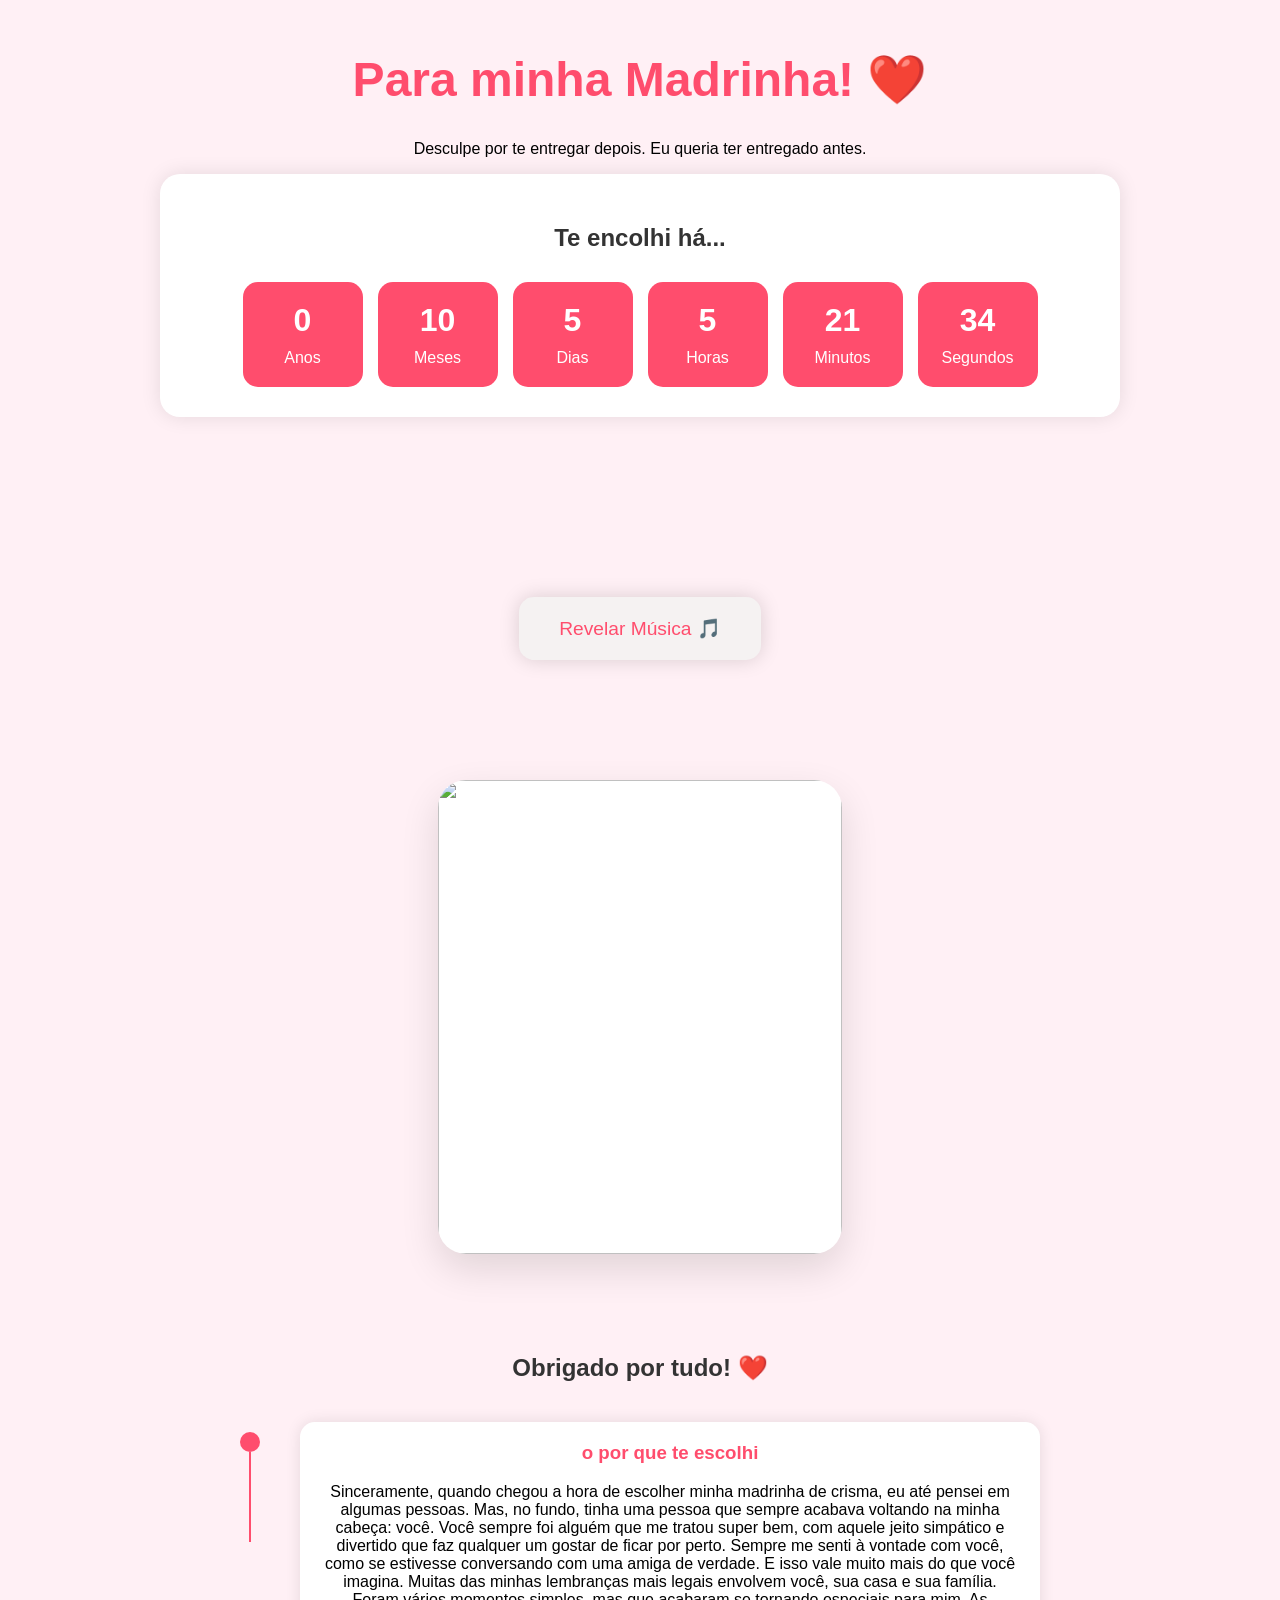
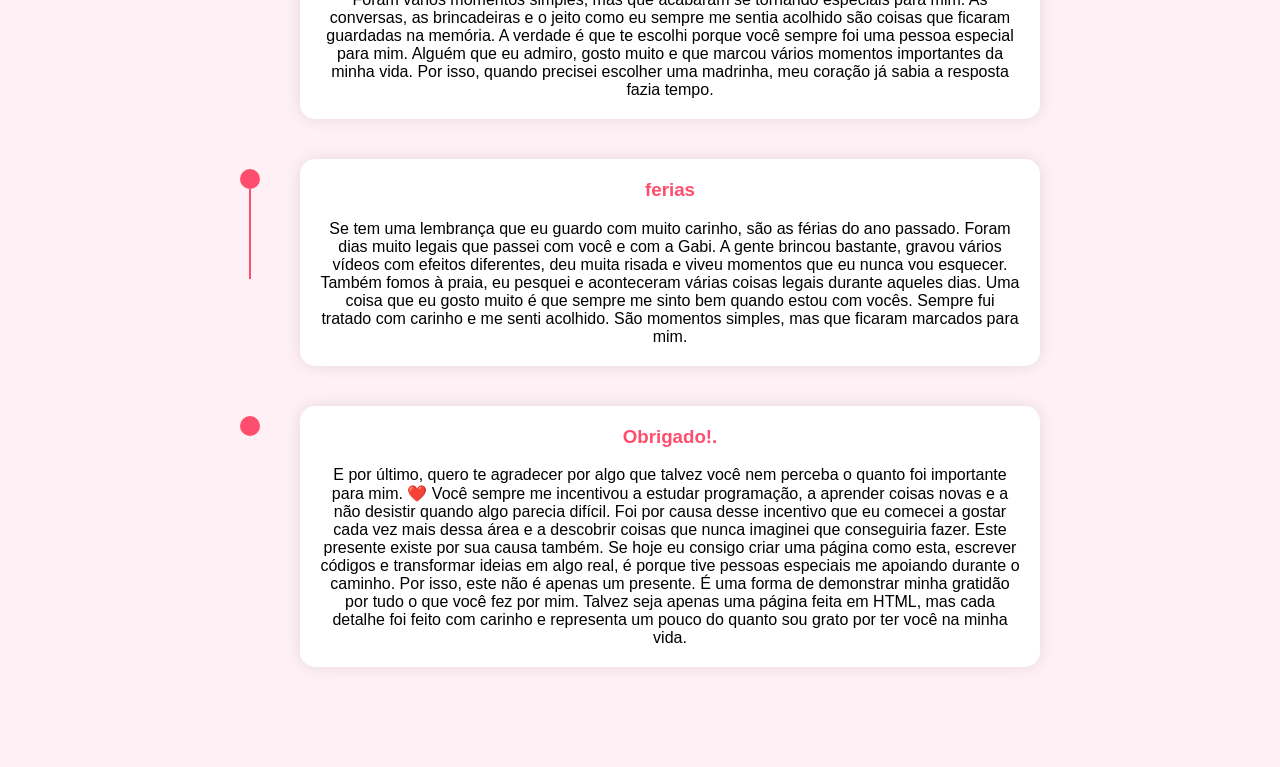
==== index.html @ bc723efe "Rename idex.html to index.html" ====
<!DOCTYPE html>
<html lang="pt-BR">

<head>
    <meta charset="UTF-8">
    <meta name="viewport" content="width=device-width, initial-scale=1.0">
    <title>MADINHA❤️</title>
    <link rel="stylesheet" href="style.css">
</head>

<body>

    <header>
        <h1>Para minha Madrinha! ❤️</h1>
        <p>Desculpe por te entregar depois. Eu queria ter entregado antes.</p>
    </header>

    <section id="contador">

        <div class="contador-box">

        <h2>Te encolhi há...</h2>

            <div class="contador-caixas">

                <div class="caixa">
                    <span id="anos">0</span>
                    <p>Anos</p>
                </div>

                <div class="caixa">
                    <span id="meses">0</span>
                    <p>Meses</p>
                </div>

                <div class="caixa">
                    <span id="dias">0</span>
                    <p>Dias</p>
                </div>

                <div class="caixa">
                    <span id="horas">0</span>
                    <p>Horas</p>
                </div>

                <div class="caixa">
                    <span id="minutos">0</span>
                    <p>Minutos</p>
                </div>

                <div class="caixa">
                    <span id="segundos">0</span>
                    <p>Segundos</p>
                </div>

            </div>

        </div>

    </section>

    <div class="musica-container">

        <button id="revelarBtn" class="revelar">
            Revelar Música 🎵
        </button>

    </div>

    <div id="spotify" style="display: none;">

        <iframe
            style="border-radius:12px"
            src="https://open.spotify.com/embed/track/5yEais1zgeW1MjLrx7tsie"
            width="50%"
            height="152"
            frameborder="0"
            allowfullscreen=""
            allow="autoplay; clipboard-write; encrypted-media; fullscreen; picture-in-picture"
            loading="lazy">
        </iframe>
          </div>
        <div class="carrossel">

            <img src="fotos/foto1.JPG"  class ="slide ativo">

            <img src="fotos/foto2.JPG"  class ="slide">

            <img src="fotos/foto3.JPG"  class ="slide">

            <img src="fotos/foto4.JPG"  class ="slide">

            <img src="fotos/foto5.JPG"  class ="slide">

            <img src="fotos/foto6.JPG"  class ="slide">

            <img src="fotos/foto7.JPG"  class ="slide">

            <img src="fotos/foto8.jpg"  class ="slide">
        </div>

    <section class="linha-do-tempo">

        <h2>Obrigado por tudo! ❤️</h2>

        <div class="evento">

            <div class="bolinha"></div>

            <div class="texto">

                <h3>o por que te escolhi</h3>

                <p>
                    Sinceramente, quando chegou a hora de escolher minha madrinha de crisma,
                     eu até pensei em algumas pessoas. Mas, no fundo, tinha uma pessoa que sempre acabava voltando na minha cabeça: você.
                    Você sempre foi alguém que me tratou super bem, com aquele jeito simpático e divertido que faz qualquer um gostar de ficar por perto. Sempre me senti à vontade com você,
                    como se estivesse conversando com uma amiga de verdade. E isso vale muito mais do que você imagina.
                    Muitas das minhas lembranças mais legais envolvem você, sua casa e sua família. Foram vários momentos simples, mas que acabaram se tornando especiais para mim. As conversas,
                    as brincadeiras e o jeito como eu sempre me sentia acolhido são coisas que ficaram guardadas na memória.    A verdade é que te escolhi porque você sempre foi uma pessoa especial para mim. Alguém que eu admiro, gosto muito e que marcou vários momentos importantes da minha vida.
                    Por isso, quando precisei escolher uma madrinha, meu coração já sabia a resposta fazia tempo.
                </p>

            </div>

        </div>

        <div class="evento">

            <div class="bolinha"></div>

            <div class="texto">

                <h3>ferias</h3>

                <p>
                  Se tem uma lembrança que eu guardo com muito carinho, são as férias do ano passado. Foram dias muito legais que passei com você e com a Gabi.

A gente brincou bastante, gravou vários vídeos com efeitos diferentes, deu muita risada e viveu momentos que eu nunca vou esquecer. Também fomos à praia, eu pesquei e aconteceram várias coisas legais durante aqueles dias.

Uma coisa que eu gosto muito é que sempre me sinto bem quando estou com vocês. Sempre fui tratado com carinho e me senti acolhido. São momentos simples, mas que ficaram marcados para mim.
                </p>

            </div>

        </div>

        <div class="evento">

            <div class="bolinha"></div>

            <div class="texto">

                <h3>Obrigado!.</h3>

                <p>
                    E por último, quero te agradecer por algo que talvez você nem perceba o quanto foi importante para mim. ❤️

Você sempre me incentivou a estudar programação, a aprender coisas novas e a não desistir quando algo parecia difícil. Foi por causa desse incentivo que eu comecei a gostar cada vez mais dessa área e a descobrir coisas que nunca imaginei que conseguiria fazer.

Este presente existe por sua causa também. Se hoje eu consigo criar uma página como esta, escrever códigos e transformar ideias em algo real, é porque tive pessoas especiais me apoiando durante o caminho.

Por isso, este não é apenas um presente. É uma forma de demonstrar minha gratidão por tudo o que você fez por mim. Talvez seja apenas uma página feita em HTML, mas cada detalhe foi feito com carinho e representa um pouco do quanto sou grato por ter você na minha vida.
                </p>

            </div>

        </div>

    </section>
<div id="chuva"></div>
    <script src="script.js"></script>

</body>

</html>
---- style.css ----
body {
    text-align: center;
    font-family: Arial, sans-serif;
    background-color: #fff0f5;
    margin: 0;
    padding: 20px;
}

h1 {
    color: #ff4d6d;
    font-size: 3rem;
}

h2 {
    color: #333;
}

.contador-box {
    background: white;
    max-width: 900px;
    margin: auto;
    padding: 30px;
    border-radius: 20px;
    box-shadow: 0 0 20px rgba(0, 0, 0, 0.1);
}

.contador-caixas {
    display: flex;
    justify-content: center;
    gap: 15px;
    flex-wrap: wrap;
    margin-top: 30px;
}

.caixa {
    background: #ff4d6d;
    color: white;
    width: 100px;
    padding: 20px 10px;
    border-radius: 15px;
}

.caixa span {
    display: block;
    font-size: 2rem;
    font-weight: bold;
}

.caixa p {
    margin: 10px 0 0;
}

.revelar {
    background: #f5f2f2;
    color: #ff4d6d;
     border: none;
    padding: 20px 40px;
    font-size: 1.2rem;
    border-radius: 15px;
    cursor: pointer;
    box-shadow: 0 0 20px rgba(0, 0, 0, 0.15);
   transition: 0.3s;
}
.revelar:hover {
  transform: scale(1.05);
}
.musica-container {
    margin-top: 20vh;
}
.linha-do-tempo {
    max-width: 800px;
    margin: 80px auto;
}
.linha-do-tempo h2 {
    text-align: center;
    margin-bottom: 40px;
}

.evento {
    display: flex;
    align-items: flex-start;
    gap: 20px;
    margin-bottom: 40px;
}

.bolinha {
    width: 20px;
    height: 20px;
    background-color: #ff4d6d;
    border-radius: 50%;
    margin-right: 20px;
    margin-top: 10px;
    position: relative;
}

.bolinha::after {
    content: '';
    position: absolute;
    top: 20px;
    left: 9px;
    width: 2px;
    height: 90px;
    background-color: #ff4d6d;
}
.evento:last-child .bolinha::after {
    display: none;
}
.texto {
    flex: 1;
    background: white;
    padding: 20px;
    border-radius: 15px;
    box-shadow: 0 0 15px rgba(0, 0, 0, 0.1);
    flex: 1;
}
.texto h3 {
    margin-top: 0;
    color: #ff4d6d;
}

.texto p {
    margin: 0;
}

.carrossel {
overflow: hidden;
border-radius: 20px;
   width: 90%;
   max-width: 380px;
   margin: 120px auto 100px auto;
  background: white;
    padding: 12px;
    border-radius: 28px;
   box-shadow: 0 15px 38px rgba(0, 0, 0, 0.12);
   height: 450px;
   position: relative;
}

.slide img {
width: 100%;
border-radius: 20px;



}

.slide {
    width: 100%;
    height: 100%;
    object-fit: cover;
    border-radius: 20px;
  position: absolute;
    top: 0;
    left: 0;
    opacity: 0;
    transition: opacity 1.5s ease-in-out;
}

.slide.ativo {
    opacity: 1;
}

#spotify{
width: 90%;
max-width: 500px;
margin: 50px auto 120px auto;

}

#chuva{
    position: fixed;
    top: 0;
    left: 0;
    width: 100%;
    height: 100%;
    overflow: hidden;
    pointer-events: none;
    z-index: 0;
}

header,
section,
.carrossel,
.musica-container,
#spotify,
.texto,
.contador-box{
    position: relative;
    z-index: 1;
}



.emoji{
    position: fixed;
    font-size: 22px;
    animation: cair linear forwards;
    z-index: -1;
    opacity: 0.8;
}

@keyframes cair{
    0%{
        transform: translateY(-50px)
        rotate(0deg);
        opacity: 0;
    }

    10%{
        opacity: 1;
    }
    100%{
        transform: translateY(110vh) rotate(360deg);
        opacity: 0;
    }
    
}
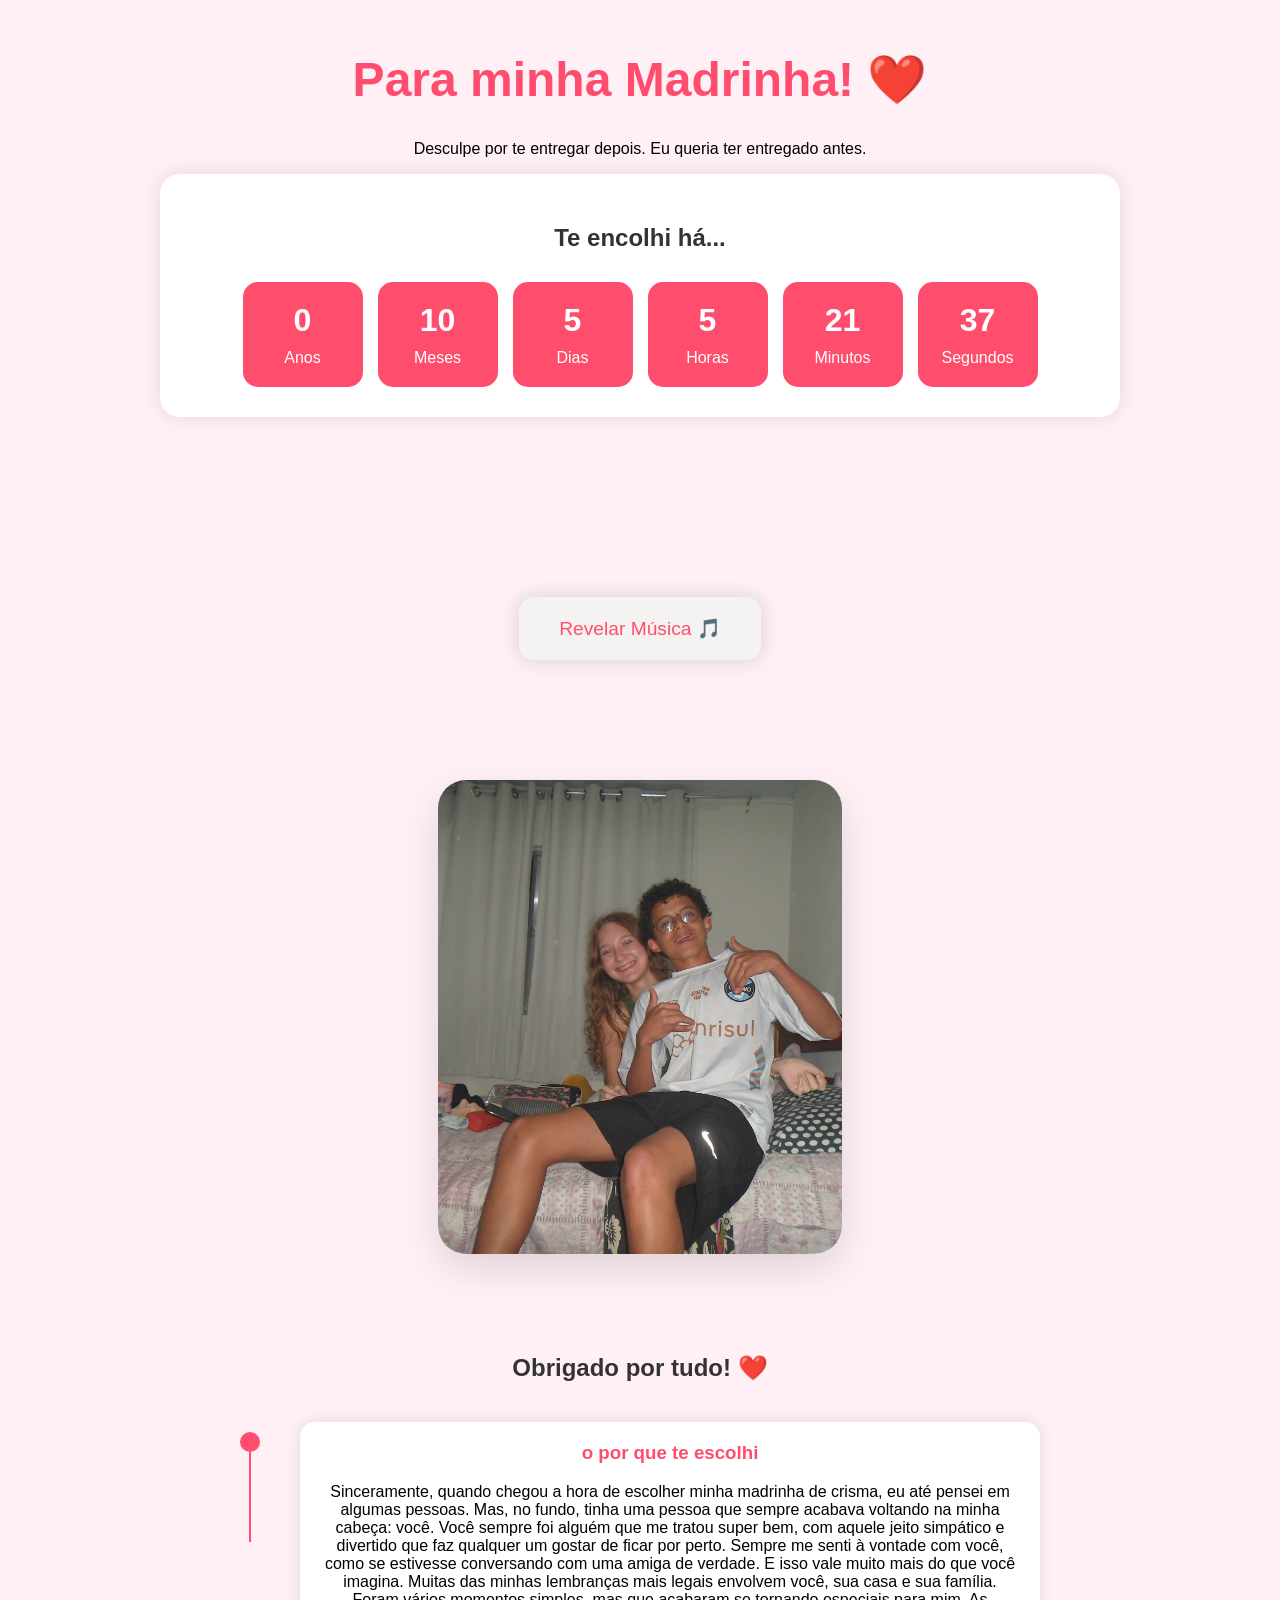
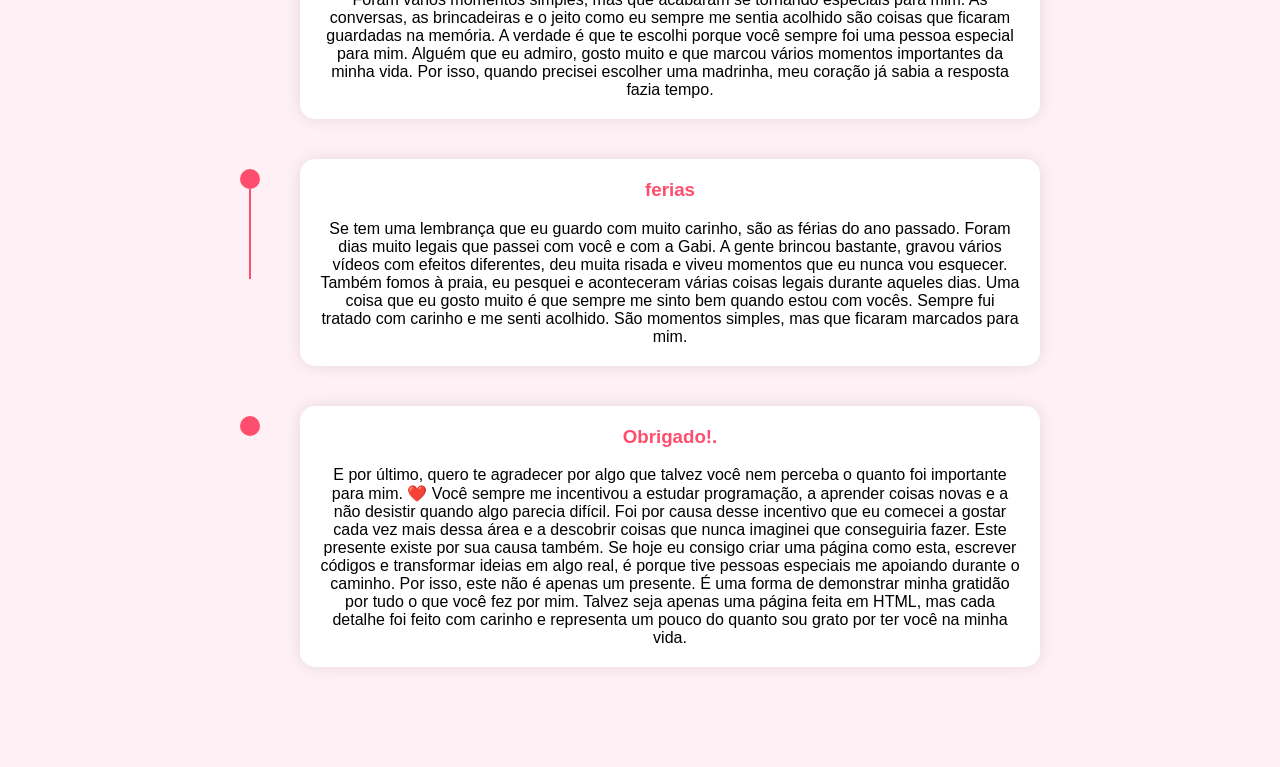
==== commit afa43b45: "Update index.html" ====
--- a/index.html
+++ b/index.html
@@ -82,21 +82,21 @@
           </div>
         <div class="carrossel">
 
-            <img src="fotos/foto1.JPG"  class ="slide ativo">
+            <img src="foto1.JPG"  class ="slide ativo">
 
-            <img src="fotos/foto2.JPG"  class ="slide">
+            <img src="foto2.JPG"  class ="slide">
 
-            <img src="fotos/foto3.JPG"  class ="slide">
+            <img src="foto3.JPG"  class ="slide">
 
-            <img src="fotos/foto4.JPG"  class ="slide">
+            <img src="foto4.JPG"  class ="slide">
 
-            <img src="fotos/foto5.JPG"  class ="slide">
+            <img src="foto5.JPG"  class ="slide">
 
-            <img src="fotos/foto6.JPG"  class ="slide">
+            <img src="foto6.JPG"  class ="slide">
 
-            <img src="fotos/foto7.JPG"  class ="slide">
+            <img src="foto7.JPG"  class ="slide">
 
-            <img src="fotos/foto8.jpg"  class ="slide">
+            <img src="foto8.jpg"  class ="slide">
         </div>
 
     <section class="linha-do-tempo">
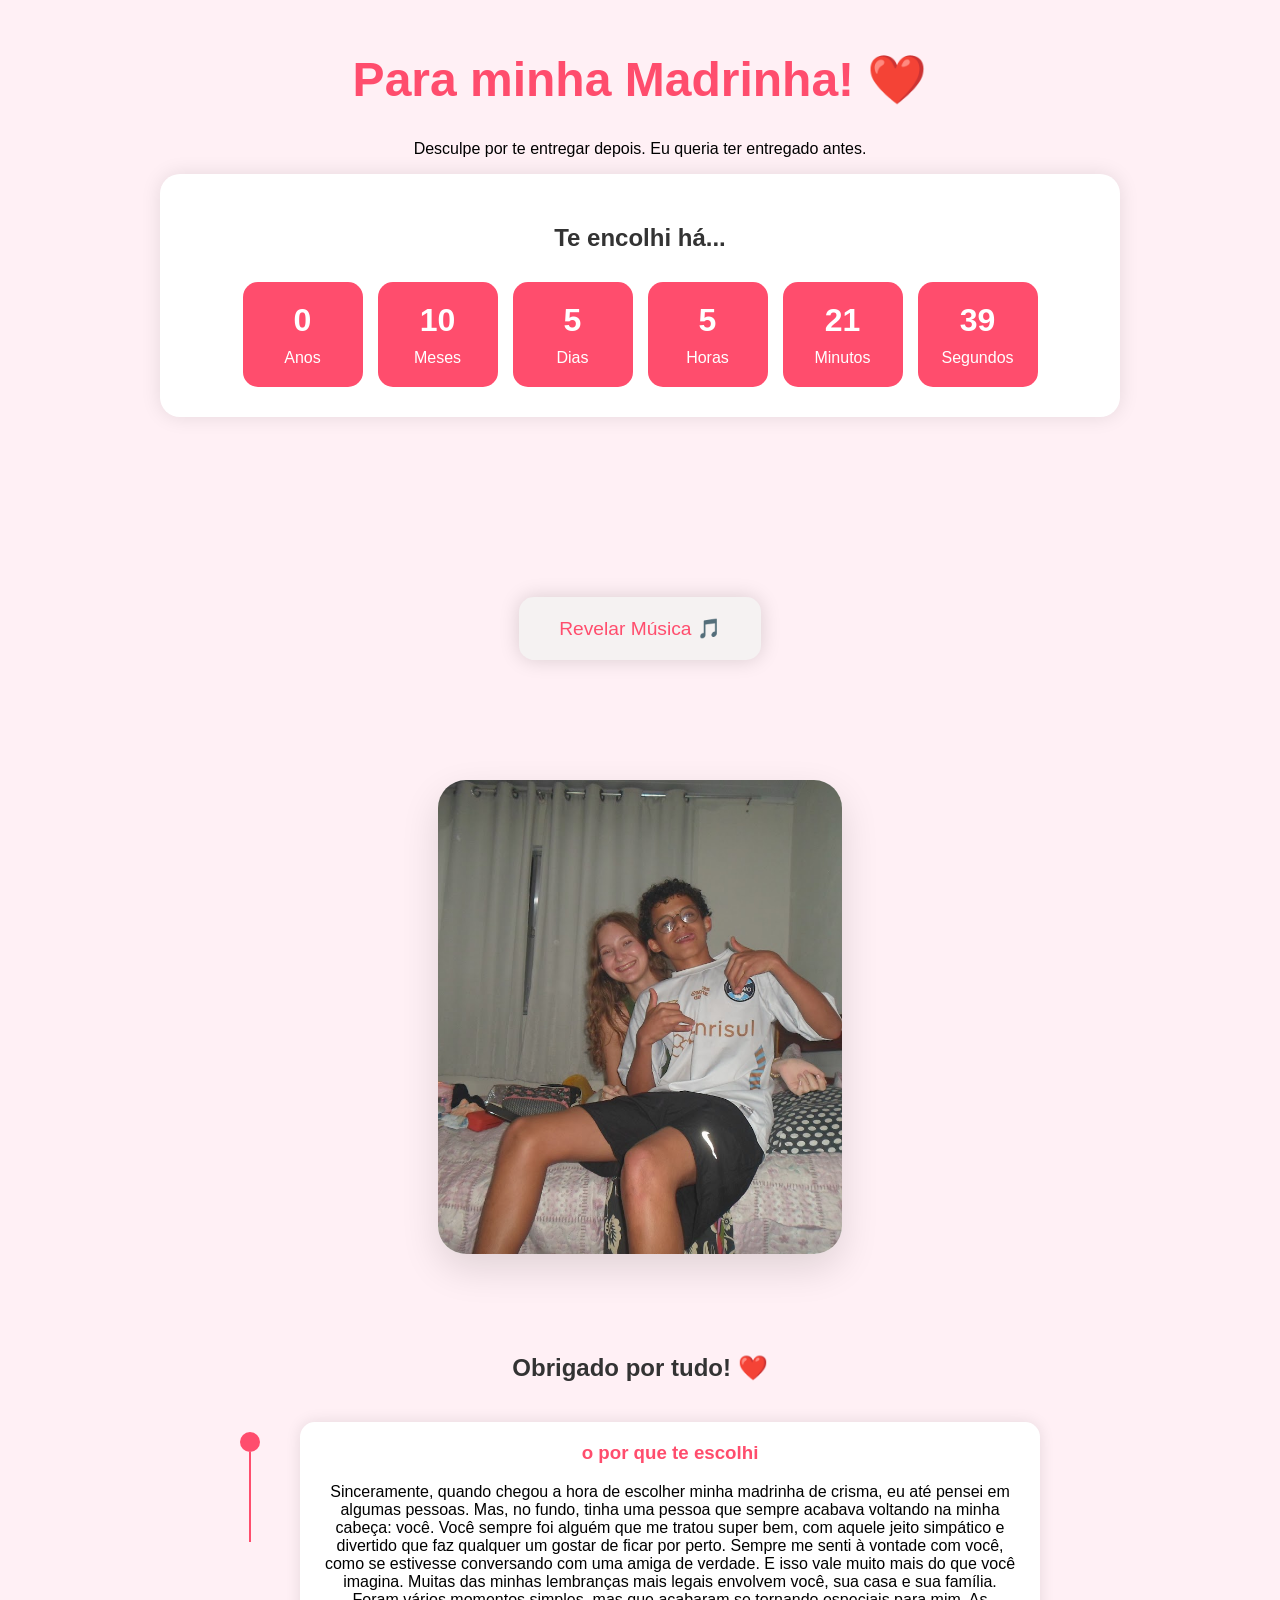
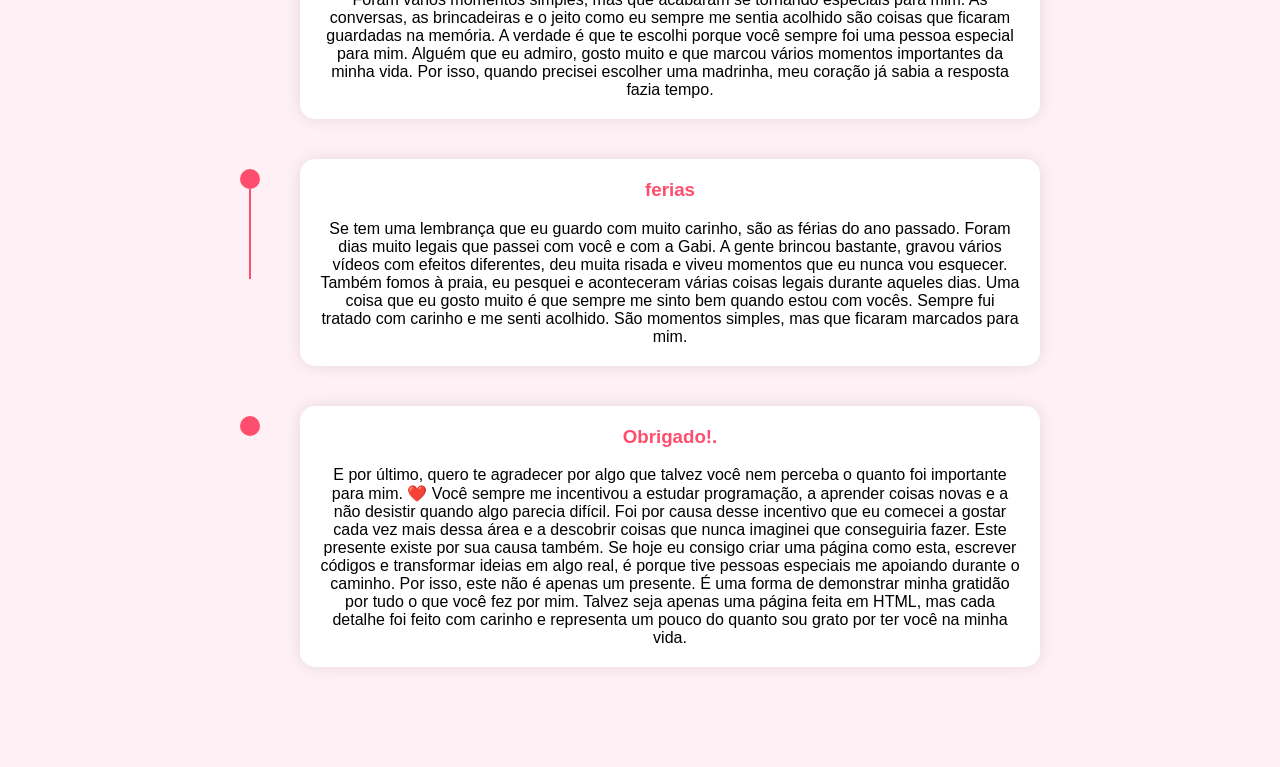
==== commit 1894d7ba: "Update index.html" ====
--- a/index.html
+++ b/index.html
@@ -96,7 +96,7 @@
 
             <img src="foto7.JPG"  class ="slide">
 
-            <img src="foto8.jpg"  class ="slide">
+            <img src="foto8.JPG"  class ="slide">
         </div>
 
     <section class="linha-do-tempo">
